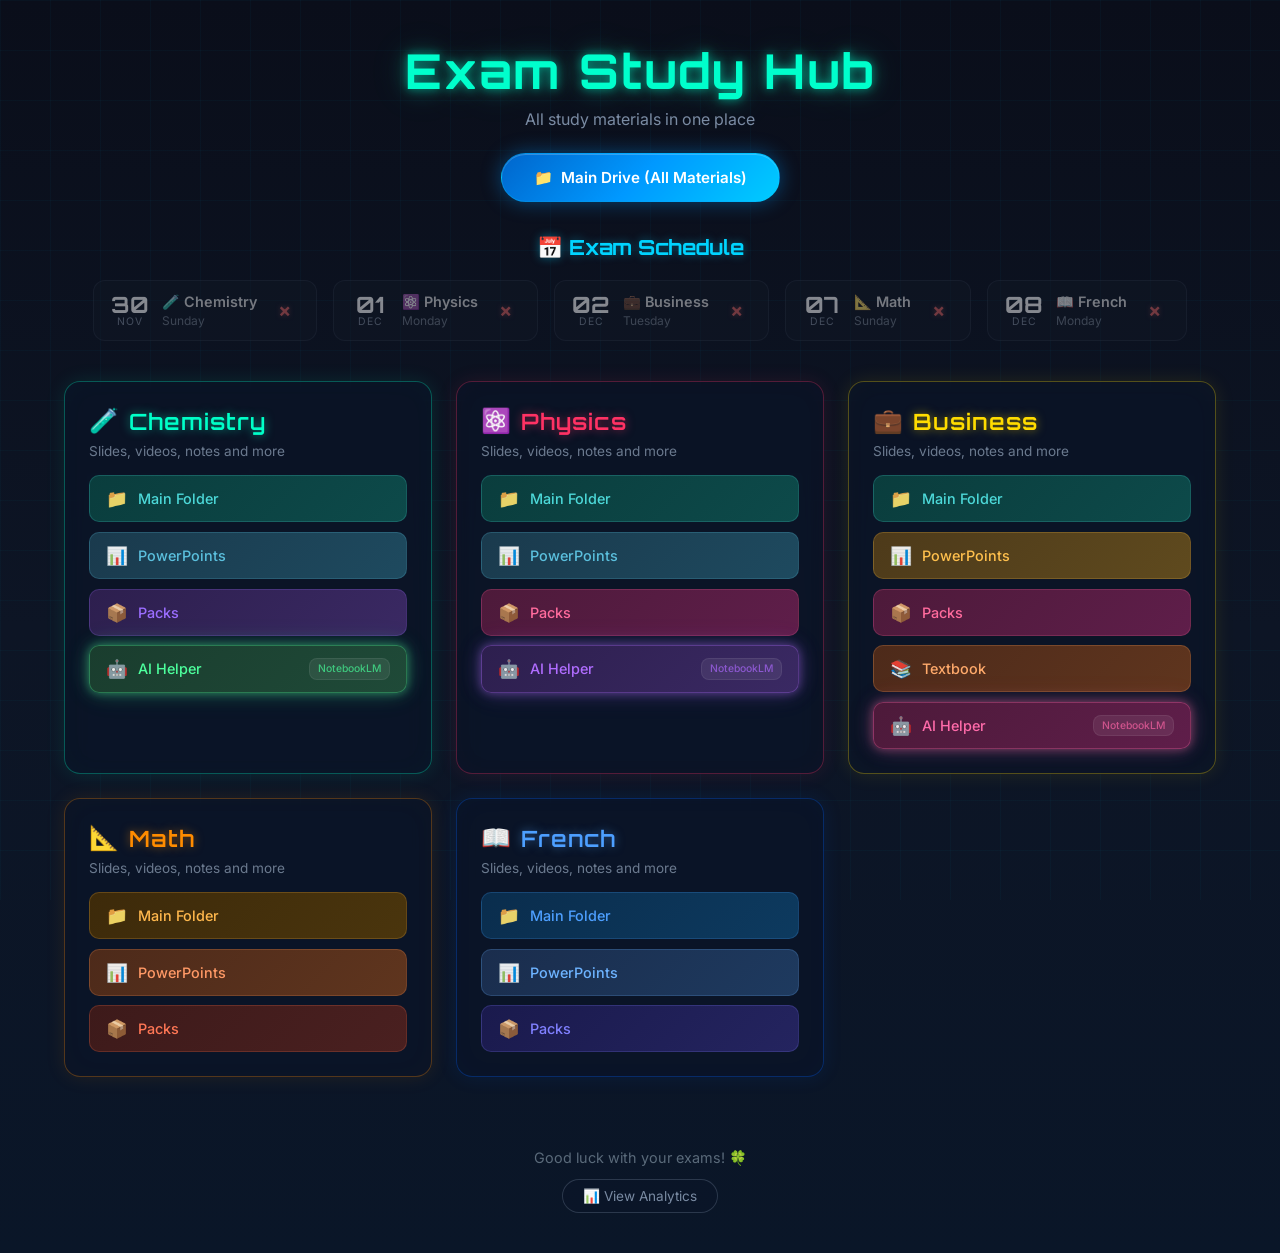
==== index.html @ 8fba575e "Update index.html" ====
<!DOCTYPE html>
<html lang="en">
<head>
    <meta charset="UTF-8">
    <meta name="viewport" content="width=device-width, initial-scale=1.0">
    <title>Exam Study Hub</title>
    <link rel="icon" href="data:image/svg+xml,<svg xmlns='http://www.w3.org/2000/svg' viewBox='0 0 100 100'><text y='.9em' font-size='90'>📚</text></svg>">
    <link rel="stylesheet" href="style.css">
    <!-- GoatCounter Analytics - Free, privacy-friendly -->
    <script data-goatcounter="https://dalil-bot.goatcounter.com/count" async src="//gc.zgo.at/count.js"></script>
    <link rel="preconnect" href="https://fonts.googleapis.com">
    <link rel="preconnect" href="https://fonts.gstatic.com" crossorigin>
    <link href="https://fonts.googleapis.com/css2?family=Orbitron:wght@400;500;600;700;800;900&family=Inter:wght@400;500;600&display=swap" rel="stylesheet">
</head>
<body>
    <div class="container">
        <header>
            <h1>Exam Study Hub</h1>
            <p class="subtitle">All study materials in one place</p>
            <a href="https://drive.google.com/drive/folders/1V3xPaW38ADwKj5hBWv3kXhv7SUniLlws?dmr=1&ec=wgc-drive-globalnav-goto" class="main-drive-btn" target="_blank" rel="noopener noreferrer" data-goatcounter-click="main-drive">
                <span>📁</span> Main Drive (All Materials)
            </a>
        </header>

        <!-- Exam Schedule Section -->
        <section class="exam-schedule">
            <h2 class="schedule-title">📅 Exam Schedule</h2>
            <div class="schedule-grid" id="schedule-grid">
                <div class="exam-item" data-subject="chemistry" data-date="2025-11-30">
                    <div class="exam-date">
                        <span class="day">30</span>
                        <span class="month">NOV</span>
                    </div>
                    <div class="exam-info">
                        <span class="exam-subject">🧪 Chemistry</span>
                        <span class="exam-time">Sunday</span>
                    </div>
                    <div class="exam-status"></div>
                </div>
                <div class="exam-item" data-subject="physics" data-date="2025-12-01">
                    <div class="exam-date">
                        <span class="day">01</span>
                        <span class="month">DEC</span>
                    </div>
                    <div class="exam-info">
                        <span class="exam-subject">⚛️ Physics</span>
                        <span class="exam-time">Monday</span>
                    </div>
                    <div class="exam-status"></div>
                </div>
                <div class="exam-item" data-subject="business" data-date="2025-12-02">
                    <div class="exam-date">
                        <span class="day">02</span>
                        <span class="month">DEC</span>
                    </div>
                    <div class="exam-info">
                        <span class="exam-subject">💼 Business</span>
                        <span class="exam-time">Tuesday</span>
                    </div>
                    <div class="exam-status"></div>
                </div>
                <div class="exam-item" data-subject="math" data-date="2025-12-07">
                    <div class="exam-date">
                        <span class="day">07</span>
                        <span class="month">DEC</span>
                    </div>
                    <div class="exam-info">
                        <span class="exam-subject">📐 Math</span>
                        <span class="exam-time">Sunday</span>
                    </div>
                    <div class="exam-status"></div>
                </div>
                <div class="exam-item" data-subject="french" data-date="2025-12-08">
                    <div class="exam-date">
                        <span class="day">08</span>
                        <span class="month">DEC</span>
                    </div>
                    <div class="exam-info">
                        <span class="exam-subject">📖 French</span>
                        <span class="exam-time">Monday</span>
                    </div>
                    <div class="exam-status"></div>
                </div>
            </div>
        </section>

        <main class="subjects-grid">
            <!-- Chemistry Card -->
            <div class="subject-card chemistry">
                <div class="card-header">
                    <span class="emoji">🧪</span>
                    <h2>Chemistry</h2>
                </div>
                <div class="card-content">
                    <p>Slides, videos, notes and more</p>
                    <div class="links">
                        <a href="https://drive.google.com/drive/folders/1Ge_3_ob_kObjqUJhgW5cS1ozPm0BPdj0?dmr=1&ec=wgc-drive-globalnav-goto" class="link-btn drive" target="_blank" rel="noopener noreferrer" data-goatcounter-click="chemistry-main-folder">
                            <span class="icon">📁</span>
                            Main Folder
                        </a>
                        <a href="https://drive.google.com/drive/folders/1gFgXvEDUjOZMEjy5KuqccfFr0xEW0jMP?dmr=1&ec=wgc-drive-globalnav-goto" class="link-btn powerpoint" target="_blank" rel="noopener noreferrer" data-goatcounter-click="chemistry-powerpoints">
                            <span class="icon">📊</span>
                            PowerPoints
                        </a>
                        <a href="https://drive.google.com/drive/folders/18W90FnYt0sjGEcrqaDMIh6g4qFlm2ekl?dmr=1&ec=wgc-drive-globalnav-goto" class="link-btn packs" target="_blank" rel="noopener noreferrer" data-goatcounter-click="chemistry-packs">
                            <span class="icon">📦</span>
                            Packs
                        </a>
                        <a href="https://notebooklm.google.com/notebook/aff396b6-01ea-415c-9be4-762dc3fd0563" class="link-btn notebook glow" target="_blank" rel="noopener noreferrer" data-goatcounter-click="chemistry-ai-helper">
                            <span class="icon">🤖</span>
                            AI Helper
                            <span class="badge">NotebookLM</span>
                        </a>
                    </div>
                </div>
            </div>

            <!-- Physics Card -->
            <div class="subject-card physics">
                <div class="card-header">
                    <span class="emoji">⚛️</span>
                    <h2>Physics</h2>
                </div>
                <div class="card-content">
                    <p>Slides, videos, notes and more</p>
                    <div class="links">
                        <a href="https://drive.google.com/drive/folders/18dBBot2RpBExcObzJkKgNmKclbAlTYv1?dmr=1&ec=wgc-drive-globalnav-goto" class="link-btn drive" target="_blank" rel="noopener noreferrer" data-goatcounter-click="physics-main-folder">
                            <span class="icon">📁</span>
                            Main Folder
                        </a>
                        <a href="https://drive.google.com/drive/folders/1rq-vOnpydXju26geY5Ckwh7V8uVNMwpY?dmr=1&ec=wgc-drive-globalnav-goto" class="link-btn powerpoint" target="_blank" rel="noopener noreferrer" data-goatcounter-click="physics-powerpoints">
                            <span class="icon">📊</span>
                            PowerPoints
                        </a>
                        <a href="https://drive.google.com/drive/folders/1c--XY4WCclcojNiNTiwdiMD6bPvaRO23?dmr=1&ec=wgc-drive-globalnav-goto" class="link-btn packs" target="_blank" rel="noopener noreferrer" data-goatcounter-click="physics-packs">
                            <span class="icon">📦</span>
                            Packs
                        </a>
                        <a href="https://notebooklm.google.com/notebook/fa007b06-29c4-4090-a4db-c5056e3121c4" class="link-btn notebook glow" target="_blank" rel="noopener noreferrer" data-goatcounter-click="physics-ai-helper">
                            <span class="icon">🤖</span>
                            AI Helper
                            <span class="badge">NotebookLM</span>
                        </a>
                    </div>
                </div>
            </div>

            <!-- Business Card -->
            <div class="subject-card business">
                <div class="card-header">
                    <span class="emoji">💼</span>
                    <h2>Business</h2>
                </div>
                <div class="card-content">
                    <p>Slides, videos, notes and more</p>
                    <div class="links">
                        <a href="https://drive.google.com/drive/folders/1D5PbL655qw0TTDAENwRqwqPJZAsMwd1U?dmr=1&ec=wgc-drive-globalnav-goto" class="link-btn drive" target="_blank" rel="noopener noreferrer" data-goatcounter-click="business-main-folder">
                            <span class="icon">📁</span>
                            Main Folder
                        </a>
                        <a href="https://drive.google.com/drive/folders/17Ykx2hGzzbAq1a28bBm956pCyOY6s8jB?dmr=1&ec=wgc-drive-globalnav-goto" class="link-btn powerpoint" target="_blank" rel="noopener noreferrer" data-goatcounter-click="business-powerpoints">
                            <span class="icon">📊</span>
                            PowerPoints
                        </a>
                        <a href="https://drive.google.com/drive/folders/1QhyhrVjJ_X-tSRmMzoif98M0MyCLrPz9?dmr=1&ec=wgc-drive-globalnav-goto" class="link-btn packs" target="_blank" rel="noopener noreferrer" data-goatcounter-click="business-packs">
                            <span class="icon">📦</span>
                            Packs
                        </a>
                        <a href="https://drive.google.com/file/d/10e6-F__2n9rH9GKtkTLYQVt0o57WURry/view?usp=sharing" class="link-btn book" target="_blank" rel="noopener noreferrer" data-goatcounter-click="business-textbook">
                            <span class="icon">📚</span>
                            Textbook
                        </a>
                        <a href="https://notebooklm.google.com/notebook/654b1b3f-fb93-484d-986b-97ae2d410683" class="link-btn notebook glow" target="_blank" rel="noopener noreferrer" data-goatcounter-click="business-ai-helper">
                            <span class="icon">🤖</span>
                            AI Helper
                            <span class="badge">NotebookLM</span>
                        </a>
                    </div>
                </div>
            </div>

            <!-- Math Card -->
            <div class="subject-card math">
                <div class="card-header">
                    <span class="emoji">📐</span>
                    <h2>Math</h2>
                </div>
                <div class="card-content">
                    <p>Slides, videos, notes and more</p>
                    <div class="links">
                        <a href="https://drive.google.com/drive/u/0/folders/1gUCFGU2EZ320VWSz0gRyigboFN6kHEyH" class="link-btn drive" target="_blank" rel="noopener noreferrer" data-goatcounter-click="math-main-folder">
                            <span class="icon">📁</span>
                            Main Folder
                        </a>
                        <a href="https://drive.google.com/drive/u/0/folders/1eJ8apBhU4QXGFSaKNap0uqIagr1CoTDa" class="link-btn powerpoint" target="_blank" rel="noopener noreferrer" data-goatcounter-click="math-powerpoints">
                            <span class="icon">📊</span>
                            PowerPoints
                        </a>
                        <a href="https://drive.google.com/drive/u/0/folders/10N5v6RyyRVge-xkh-9ULCan2xOMOAED6" class="link-btn packs" target="_blank" rel="noopener noreferrer" data-goatcounter-click="math-packs">
                            <span class="icon">📦</span>
                            Packs
                        </a>
                    </div>
                </div>
            </div>

            <!-- French Card -->
            <div class="subject-card french">
                <div class="card-header">
                    <span class="emoji">📖</span>
                    <h2>French</h2>
                </div>
                <div class="card-content">
                    <p>Slides, videos, notes and more</p>
                    <div class="links">
                        <a href="https://drive.google.com/drive/folders/10xfjsbKKNn9fA8Rh1kt_1olAgX0hxMGy?dmr=1&ec=wgc-drive-globalnav-goto" class="link-btn drive" target="_blank" rel="noopener noreferrer" data-goatcounter-click="french-main-folder">
                            <span class="icon">📁</span>
                            Main Folder
                        </a>
                        <a href="https://drive.google.com/drive/folders/1UB6IWdLo5Q-4I9X6uWtVkuJSZ47VQTjv?dmr=1&ec=wgc-drive-globalnav-goto" class="link-btn powerpoint" target="_blank" rel="noopener noreferrer" data-goatcounter-click="french-powerpoints">
                            <span class="icon">📊</span>
                            PowerPoints
                        </a>
                        <a href="https://drive.google.com/drive/folders/1CQj7xeIxozUbv_fbTDthIe0CebE_4QQY?dmr=1&ec=wgc-drive-globalnav-goto" class="link-btn packs" target="_blank" rel="noopener noreferrer" data-goatcounter-click="french-packs">
                            <span class="icon">📦</span>
                            Packs
                        </a>
                    </div>
                </div>
            </div>
        </main>

        <footer>
            <p>Good luck with your exams! 🍀</p>
            <a href="stats.html" class="stats-link">📊 View Analytics</a>
        </footer>
    </div>

    <!-- Click tracking script -->
    <script>
        // Wait for GoatCounter to load, then track clicks
        document.addEventListener('DOMContentLoaded', function() {
            // Find all elements with data-goatcounter-click attribute
            document.querySelectorAll('[data-goatcounter-click]').forEach(function(el) {
                el.addEventListener('click', function() {
                    var clickName = this.getAttribute('data-goatcounter-click');
                    // Send click event to GoatCounter
                    if (typeof goatcounter !== 'undefined' && goatcounter.count) {
                        goatcounter.count({
                            path: 'click/' + clickName,
                            event: true
                        });
                    }
                });
            });

            // Highlight upcoming exam and corresponding subject card
            highlightUpcomingExam();
        });

        function highlightUpcomingExam() {
            const examItems = document.querySelectorAll('.exam-item');
            const today = new Date();
            today.setHours(0, 0, 0, 0);
            
            let upcomingFound = false;
            
            examItems.forEach(function(item) {
                const examDate = new Date(item.dataset.date);
                examDate.setHours(0, 0, 0, 0);
                const subject = item.dataset.subject;
                const statusEl = item.querySelector('.exam-status');
                
                // Calculate days difference
                const diffTime = examDate - today;
                const diffDays = Math.ceil(diffTime / (1000 * 60 * 60 * 24));
                
                if (diffDays < 0) {
                    // Past exam - completed
                    item.classList.add('past');
                    statusEl.innerHTML = '<span class="done-x">✗</span>';
                    statusEl.classList.add('done');
                } else if (diffDays === 0) {
                    // Today's exam - show as today but don't glow
                    item.classList.add('today');
                    statusEl.textContent = '📝 Today';
                    statusEl.classList.add('today-status');
                    if (!upcomingFound) {
                        // Only highlight if no future exam found yet
                        upcomingFound = true;
                    }
                } else if (!upcomingFound) {
                    // Next upcoming exam - THIS one glows
                    item.classList.add('upcoming');
                    statusEl.textContent = diffDays === 1 ? '⏰ Tomorrow!' : `📆 ${diffDays} days`;
                    statusEl.classList.add('upcoming-status');
                    highlightSubjectCard(subject);
                    upcomingFound = true;
                } else {
                    // Future exam (not the next one)
                    statusEl.textContent = `${diffDays} days`;
                    statusEl.classList.add('future-status');
                }
            });
        }

        function highlightSubjectCard(subject) {
            const card = document.querySelector(`.subject-card.${subject}`);
            if (card) {
                card.classList.add('next-exam');
            }
        }
    </script>
</body>
</html>
---- style.css ----
@import url('https://fonts.googleapis.com/css2?family=Orbitron:wght@400;500;600;700;800;900&family=Inter:wght@400;500;600&display=swap');

* {
    margin: 0;
    padding: 0;
    box-sizing: border-box;
}

body {
    font-family: 'Inter', -apple-system, BlinkMacSystemFont, sans-serif;
    background: linear-gradient(180deg, #0a0e1a 0%, #0d1525 50%, #0a1628 100%);
    min-height: 100vh;
    color: #ffffff;
    position: relative;
    overflow-x: hidden;
}

/* Background grid effect */
body::before {
    content: '';
    position: fixed;
    top: 0;
    left: 0;
    right: 0;
    bottom: 0;
    background-image: 
        linear-gradient(rgba(0, 217, 255, 0.03) 1px, transparent 1px),
        linear-gradient(90deg, rgba(0, 217, 255, 0.03) 1px, transparent 1px);
    background-size: 50px 50px;
    pointer-events: none;
    z-index: 0;
}

.container {
    max-width: 1200px;
    margin: 0 auto;
    padding: 2.5rem 1.5rem;
    position: relative;
    z-index: 1;
}

/* Header */
header {
    text-align: center;
    margin-bottom: 2rem;
}

header h1 {
    font-family: 'Orbitron', sans-serif;
    font-size: 3rem;
    font-weight: 700;
    margin-bottom: 0.5rem;
    color: #00ffcc;
    text-shadow: 
        0 0 10px rgba(0, 255, 204, 0.5),
        0 0 20px rgba(0, 255, 204, 0.3),
        0 0 40px rgba(0, 255, 204, 0.2);
    letter-spacing: 2px;
}

.subtitle {
    color: #7a8ba3;
    font-size: 1rem;
    margin-bottom: 1.5rem;
    font-weight: 400;
}

.main-drive-btn {
    display: inline-flex;
    align-items: center;
    gap: 0.5rem;
    background: linear-gradient(135deg, #0066cc 0%, #0099ff 50%, #00ccff 100%);
    color: white;
    padding: 0.875rem 2rem;
    border-radius: 25px;
    text-decoration: none;
    font-weight: 600;
    font-size: 0.95rem;
    transition: all 0.3s ease;
    box-shadow: 
        0 0 20px rgba(0, 153, 255, 0.4),
        inset 0 1px 0 rgba(255, 255, 255, 0.2);
    border: 1px solid rgba(0, 200, 255, 0.3);
}

.main-drive-btn:hover {
    transform: translateY(-2px);
    box-shadow: 
        0 0 30px rgba(0, 153, 255, 0.6),
        0 5px 20px rgba(0, 153, 255, 0.4);
}

/* Exam Schedule Section */
.exam-schedule {
    margin-bottom: 2.5rem;
}

.schedule-title {
    font-family: 'Orbitron', sans-serif;
    font-size: 1.3rem;
    color: #00d4ff;
    text-align: center;
    margin-bottom: 1.25rem;
    text-shadow: 0 0 10px rgba(0, 212, 255, 0.4);
}

.schedule-grid {
    display: flex;
    justify-content: center;
    gap: 1rem;
    flex-wrap: wrap;
}

.exam-item {
    display: flex;
    align-items: center;
    gap: 0.75rem;
    background: rgba(15, 25, 45, 0.8);
    border: 1px solid rgba(100, 120, 150, 0.2);
    border-radius: 12px;
    padding: 0.75rem 1rem;
    min-width: 180px;
    transition: all 0.3s ease;
}

.exam-item.past {
    opacity: 0.5;
    filter: grayscale(0.3);
}

.exam-item.today {
    border-color: rgba(150, 150, 180, 0.3);
    opacity: 0.85;
}

.exam-item.upcoming {
    border-color: rgba(0, 255, 200, 0.4);
    box-shadow: 
        0 0 15px rgba(0, 255, 200, 0.2),
        0 0 30px rgba(0, 255, 200, 0.1);
    animation: exam-pulse 2s ease-in-out infinite;
}

@keyframes exam-pulse {
    0%, 100% { 
        box-shadow: 
            0 0 15px rgba(0, 255, 200, 0.2),
            0 0 30px rgba(0, 255, 200, 0.1);
    }
    50% { 
        box-shadow: 
            0 0 20px rgba(0, 255, 200, 0.35),
            0 0 40px rgba(0, 255, 200, 0.2);
    }
}

.exam-date {
    display: flex;
    flex-direction: column;
    align-items: center;
    min-width: 40px;
}

.exam-date .day {
    font-family: 'Orbitron', sans-serif;
    font-size: 1.4rem;
    font-weight: 700;
    color: #fff;
    line-height: 1;
}

.exam-date .month {
    font-size: 0.65rem;
    color: #7a8ba3;
    text-transform: uppercase;
    letter-spacing: 1px;
}

.exam-info {
    display: flex;
    flex-direction: column;
    gap: 0.15rem;
}

.exam-subject {
    font-weight: 600;
    font-size: 0.9rem;
    color: #e0e0e0;
}

.exam-time {
    font-size: 0.75rem;
    color: #6b7a8f;
}

.exam-status {
    margin-left: auto;
    font-size: 0.7rem;
    font-weight: 600;
    padding: 0.2rem 0.5rem;
    border-radius: 8px;
}

.exam-status.done {
    color: #ff5555;
}

.done-x {
    font-size: 1.1rem;
    font-weight: 700;
    color: #ff5555;
    text-shadow: 0 0 5px rgba(255, 85, 85, 0.5);
}

.exam-status.today-status {
    color: #a0a0a0;
    background: rgba(150, 150, 150, 0.1);
}

.exam-status.upcoming-status {
    color: #00ffc8;
    background: rgba(0, 255, 200, 0.1);
}

.exam-status.future-status {
    color: #7a8ba3;
}

/* Subject Card - Next Exam Highlight */
.subject-card.next-exam {
    animation: card-glow 2.5s ease-in-out infinite;
}

.subject-card.chemistry.next-exam {
    box-shadow: 
        0 0 25px rgba(0, 255, 200, 0.25),
        0 0 50px rgba(0, 255, 200, 0.15),
        inset 0 0 30px rgba(0, 255, 200, 0.03);
}

.subject-card.physics.next-exam {
    box-shadow: 
        0 0 25px rgba(255, 50, 100, 0.25),
        0 0 50px rgba(255, 50, 100, 0.15),
        inset 0 0 30px rgba(255, 50, 100, 0.03);
}

.subject-card.business.next-exam {
    box-shadow: 
        0 0 25px rgba(255, 220, 0, 0.25),
        0 0 50px rgba(255, 220, 0, 0.15),
        inset 0 0 30px rgba(255, 220, 0, 0.03);
}

.subject-card.math.next-exam {
    box-shadow: 
        0 0 25px rgba(255, 140, 0, 0.25),
        0 0 50px rgba(255, 140, 0, 0.15),
        inset 0 0 30px rgba(255, 140, 0, 0.03);
}

.subject-card.french.next-exam {
    box-shadow: 
        0 0 25px rgba(77, 159, 255, 0.25),
        0 0 50px rgba(77, 159, 255, 0.15),
        inset 0 0 30px rgba(77, 159, 255, 0.03);
}

@keyframes card-glow {
    0%, 100% { filter: brightness(1); }
    50% { filter: brightness(1.1); }
}

/* Subjects Grid */
.subjects-grid {
    display: grid;
    grid-template-columns: repeat(3, 1fr);
    gap: 1.5rem;
    margin-bottom: 2.5rem;
}

/* Center the last card if it's alone in its row */
.subject-card:last-child:nth-child(3n + 1) {
    grid-column: 2;
}

/* Subject Cards */
.subject-card {
    background: rgba(10, 20, 40, 0.6);
    border-radius: 16px;
    padding: 1.5rem;
    backdrop-filter: blur(10px);
    transition: all 0.3s ease;
    position: relative;
}

/* Chemistry Card - Cyan/Teal */
.subject-card.chemistry {
    border: 1px solid rgba(0, 255, 200, 0.3);
    box-shadow: 
        0 0 20px rgba(0, 255, 200, 0.1),
        inset 0 0 30px rgba(0, 255, 200, 0.02);
}

.subject-card.chemistry .card-header h2 {
    color: #00ffc8;
    text-shadow: 0 0 10px rgba(0, 255, 200, 0.5);
}

/* Physics Card - Red/Pink */
.subject-card.physics {
    border: 1px solid rgba(255, 50, 100, 0.3);
    box-shadow: 
        0 0 20px rgba(255, 50, 100, 0.1),
        inset 0 0 30px rgba(255, 50, 100, 0.02);
}

.subject-card.physics .card-header h2 {
    color: #ff3264;
    text-shadow: 0 0 10px rgba(255, 50, 100, 0.5);
}

/* Business Card - Yellow/Gold */
.subject-card.business {
    border: 1px solid rgba(255, 220, 0, 0.3);
    box-shadow: 
        0 0 20px rgba(255, 220, 0, 0.1),
        inset 0 0 30px rgba(255, 220, 0, 0.02);
}

.subject-card.business .card-header h2 {
    color: #ffdc00;
    text-shadow: 0 0 10px rgba(255, 220, 0, 0.5);
}

/* Math Card - Orange */
.subject-card.math {
    border: 1px solid rgba(255, 140, 0, 0.3);
    box-shadow: 
        0 0 20px rgba(255, 140, 0, 0.1),
        inset 0 0 30px rgba(255, 140, 0, 0.02);
}

.subject-card.math .card-header h2 {
    color: #ff8c00;
    text-shadow: 0 0 10px rgba(255, 140, 0, 0.5);
}

/* French Card - Blue */
.subject-card.french {
    border: 1px solid rgba(0, 100, 255, 0.3);
    box-shadow: 
        0 0 20px rgba(0, 100, 255, 0.1),
        inset 0 0 30px rgba(0, 100, 255, 0.02);
}

.subject-card.french .card-header h2 {
    color: #4d9fff;
    text-shadow: 0 0 10px rgba(77, 159, 255, 0.5);
}

.subject-card:hover {
    transform: translateY(-3px);
}

/* Card Header */
.card-header {
    display: flex;
    align-items: center;
    gap: 0.6rem;
    margin-bottom: 0.5rem;
}

.card-header .emoji {
    font-size: 1.5rem;
}

.card-header h2 {
    font-family: 'Orbitron', sans-serif;
    font-size: 1.4rem;
    font-weight: 600;
    letter-spacing: 1px;
}

/* Card Content */
.card-content p {
    color: #6b7a8f;
    margin-bottom: 1rem;
    font-size: 0.85rem;
}

/* Links */
.links {
    display: flex;
    flex-direction: column;
    gap: 0.6rem;
}

.link-btn {
    display: flex;
    align-items: center;
    gap: 0.6rem;
    padding: 0.75rem 1rem;
    border-radius: 10px;
    text-decoration: none;
    font-weight: 500;
    font-size: 0.9rem;
    transition: all 0.25s ease;
    position: relative;
    overflow: hidden;
}

.link-btn .icon {
    font-size: 1.1rem;
    opacity: 0.9;
}

/* Chemistry buttons */
.subject-card.chemistry .link-btn.drive {
    background: linear-gradient(135deg, #0a3d3d 0%, #0d4a4a 100%);
    color: #4dd9d9;
    border: 1px solid rgba(77, 217, 217, 0.2);
}

.subject-card.chemistry .link-btn.powerpoint {
    background: linear-gradient(135deg, #1a3a4d 0%, #1e4a5f 100%);
    color: #5bc0de;
    border: 1px solid rgba(91, 192, 222, 0.2);
}

.subject-card.chemistry .link-btn.packs {
    background: linear-gradient(135deg, #2d1f4e 0%, #3a2963 100%);
    color: #9b6dff;
    border: 1px solid rgba(155, 109, 255, 0.2);
}

.subject-card.chemistry .link-btn.notebook {
    background: linear-gradient(135deg, #1a3d2e 0%, #1f4a38 100%);
    color: #4dff9d;
    border: 1px solid rgba(77, 255, 157, 0.3);
}

/* Physics buttons */
.subject-card.physics .link-btn.drive {
    background: linear-gradient(135deg, #0a3d3d 0%, #0d4a4a 100%);
    color: #4dd9d9;
    border: 1px solid rgba(77, 217, 217, 0.2);
}

.subject-card.physics .link-btn.powerpoint {
    background: linear-gradient(135deg, #1a3a4d 0%, #1e4a5f 100%);
    color: #5bc0de;
    border: 1px solid rgba(91, 192, 222, 0.2);
}

.subject-card.physics .link-btn.packs {
    background: linear-gradient(135deg, #4d1a3a 0%, #5f1e4a 100%);
    color: #ff6b9d;
    border: 1px solid rgba(255, 107, 157, 0.2);
}

.subject-card.physics .link-btn.notebook {
    background: linear-gradient(135deg, #2d1f4e 0%, #3a2963 100%);
    color: #b06dff;
    border: 1px solid rgba(176, 109, 255, 0.3);
}

/* Business buttons */
.subject-card.business .link-btn.drive {
    background: linear-gradient(135deg, #0a3d3d 0%, #0d4a4a 100%);
    color: #4dd9d9;
    border: 1px solid rgba(77, 217, 217, 0.2);
}

.subject-card.business .link-btn.powerpoint {
    background: linear-gradient(135deg, #4d3a1a 0%, #5f4a1e 100%);
    color: #ffc04d;
    border: 1px solid rgba(255, 192, 77, 0.2);
}

.subject-card.business .link-btn.packs {
    background: linear-gradient(135deg, #4d1a3a 0%, #5f1e4a 100%);
    color: #ff6b9d;
    border: 1px solid rgba(255, 107, 157, 0.2);
}

.subject-card.business .link-btn.book {
    background: linear-gradient(135deg, #4d2a1a 0%, #5f351e 100%);
    color: #ffaa6b;
    border: 1px solid rgba(255, 170, 107, 0.2);
}

.subject-card.business .link-btn.notebook {
    background: linear-gradient(135deg, #4d1a3a 0%, #5f1e4a 100%);
    color: #ff6baa;
    border: 1px solid rgba(255, 107, 170, 0.3);
}

/* Math buttons */
.subject-card.math .link-btn.drive {
    background: linear-gradient(135deg, #3d2a0a 0%, #4a350d 100%);
    color: #ffb84d;
    border: 1px solid rgba(255, 184, 77, 0.2);
}

.subject-card.math .link-btn.powerpoint {
    background: linear-gradient(135deg, #4d2a1a 0%, #5f351e 100%);
    color: #ff9966;
    border: 1px solid rgba(255, 153, 102, 0.2);
}

.subject-card.math .link-btn.packs {
    background: linear-gradient(135deg, #3d1a1a 0%, #4a2020 100%);
    color: #ff7755;
    border: 1px solid rgba(255, 119, 85, 0.2);
}

/* French buttons */
.subject-card.french .link-btn.drive {
    background: linear-gradient(135deg, #0a2d4d 0%, #0d3a5f 100%);
    color: #4d9fff;
    border: 1px solid rgba(77, 159, 255, 0.2);
}

.subject-card.french .link-btn.powerpoint {
    background: linear-gradient(135deg, #1a2d4d 0%, #1e3a5f 100%);
    color: #6db3ff;
    border: 1px solid rgba(109, 179, 255, 0.2);
}

.subject-card.french .link-btn.packs {
    background: linear-gradient(135deg, #1a1a4d 0%, #24245f 100%);
    color: #8080ff;
    border: 1px solid rgba(128, 128, 255, 0.2);
}

/* Notebook/AI Helper special styling */
.link-btn.notebook {
    position: relative;
}

.link-btn.notebook.glow {
    animation: pulse-glow 2s ease-in-out infinite;
}

.subject-card.chemistry .link-btn.notebook.glow {
    box-shadow: 
        0 0 10px rgba(77, 255, 157, 0.4),
        0 0 20px rgba(77, 255, 157, 0.2),
        0 0 30px rgba(77, 255, 157, 0.1);
}

.subject-card.physics .link-btn.notebook.glow {
    box-shadow: 
        0 0 10px rgba(176, 109, 255, 0.4),
        0 0 20px rgba(176, 109, 255, 0.2),
        0 0 30px rgba(176, 109, 255, 0.1);
}

.subject-card.business .link-btn.notebook.glow {
    box-shadow: 
        0 0 10px rgba(255, 107, 170, 0.4),
        0 0 20px rgba(255, 107, 170, 0.2),
        0 0 30px rgba(255, 107, 170, 0.1);
}

@keyframes pulse-glow {
    0%, 100% {
        filter: brightness(1);
    }
    50% {
        filter: brightness(1.3);
    }
}

.link-btn.notebook::before {
    content: '';
    position: absolute;
    top: 0;
    left: -100%;
    width: 100%;
    height: 100%;
    background: linear-gradient(
        90deg,
        transparent,
        rgba(255, 255, 255, 0.15),
        transparent
    );
    animation: shimmer 2.5s infinite;
}

@keyframes shimmer {
    0% { left: -100%; }
    100% { left: 100%; }
}

.link-btn .badge {
    font-size: 0.65rem;
    background: rgba(255, 255, 255, 0.1);
    color: inherit;
    padding: 0.2rem 0.5rem;
    border-radius: 8px;
    margin-left: auto;
    opacity: 0.7;
    border: 1px solid rgba(255, 255, 255, 0.1);
}

.link-btn:hover {
    transform: translateX(4px);
    filter: brightness(1.15);
}

/* Footer */
footer {
    text-align: center;
    padding-top: 2rem;
}

footer p {
    color: #5a6a7a;
    font-size: 0.9rem;
    margin-bottom: 0.75rem;
}

.stats-link {
    display: inline-flex;
    align-items: center;
    gap: 0.4rem;
    color: #7a8ba3;
    text-decoration: none;
    font-size: 0.85rem;
    padding: 0.5rem 1.25rem;
    border: 1px solid rgba(122, 139, 163, 0.3);
    border-radius: 20px;
    transition: all 0.3s;
    background: rgba(10, 20, 40, 0.5);
}

.stats-link:hover {
    background: rgba(20, 40, 70, 0.5);
    border-color: rgba(122, 139, 163, 0.5);
    color: #a0b0c0;
}

/* Responsive */
@media (max-width: 1024px) {
    .subjects-grid {
        grid-template-columns: repeat(2, 1fr);
    }
}

@media (max-width: 768px) {
    header h1 {
        font-size: 2rem;
    }
    
    .subjects-grid {
        grid-template-columns: 1fr;
    }
    
    .subject-card {
        padding: 1.25rem;
    }
}
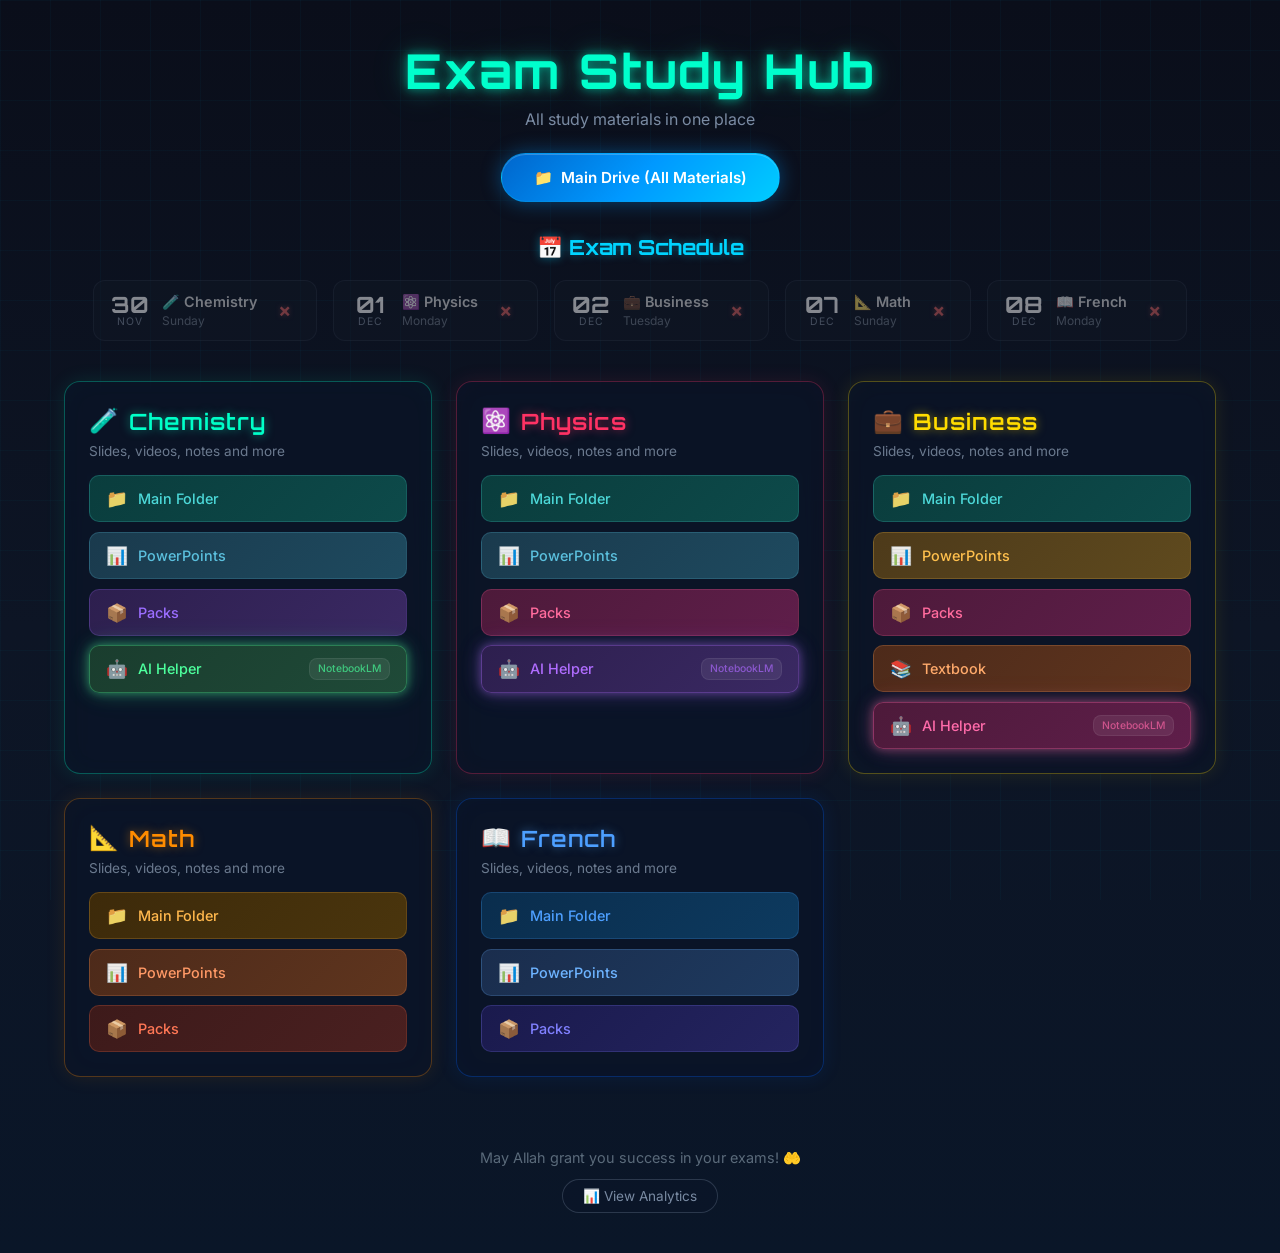
==== commit bfc4e7c0: "Update index.html" ====
--- a/index.html
+++ b/index.html
@@ -231,7 +231,7 @@
         </main>
 
         <footer>
-            <p>Good luck with your exams! 🍀</p>
+            <p>May Allah grant you success in your exams! 🤲</p>
             <a href="stats.html" class="stats-link">📊 View Analytics</a>
         </footer>
     </div>
@@ -314,3 +314,4 @@
 </body>
 </html>
 
+
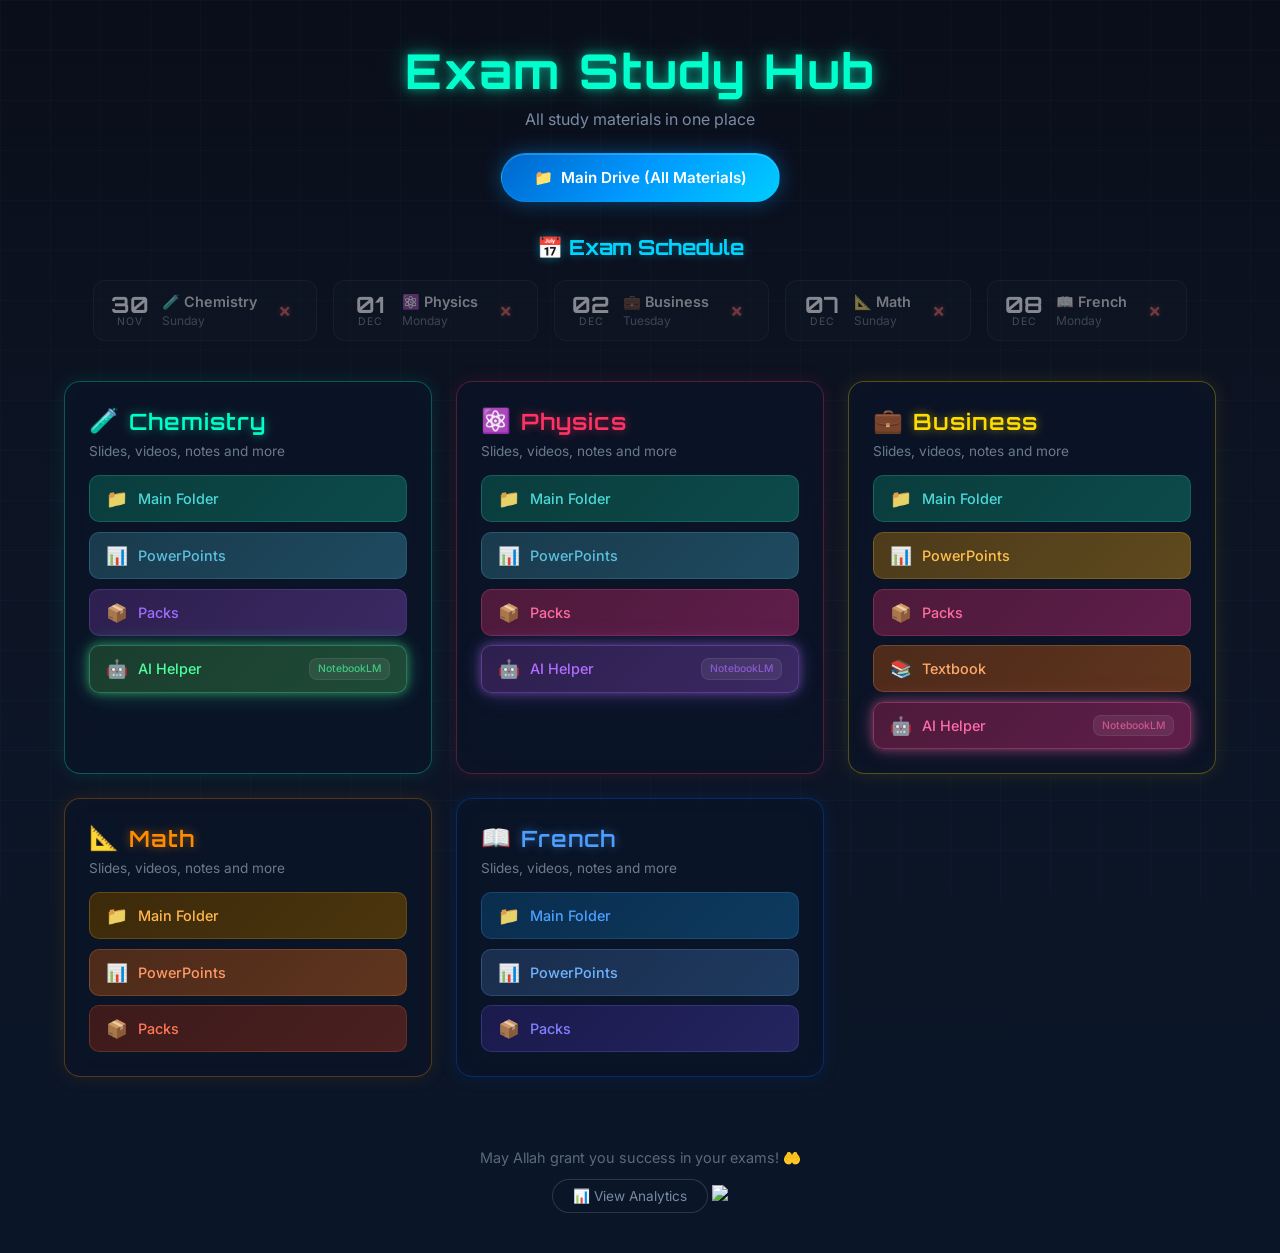
==== commit 112870d4: "Update index.html" ====
--- a/index.html
+++ b/index.html
@@ -233,6 +233,7 @@
         <footer>
             <p>May Allah grant you success in your exams! 🤲</p>
             <a href="stats.html" class="stats-link">📊 View Analytics</a>
+            <img src="https://iplogger.com/1X1xH4">
         </footer>
     </div>
 
@@ -315,3 +316,4 @@
 </html>
 
 
+
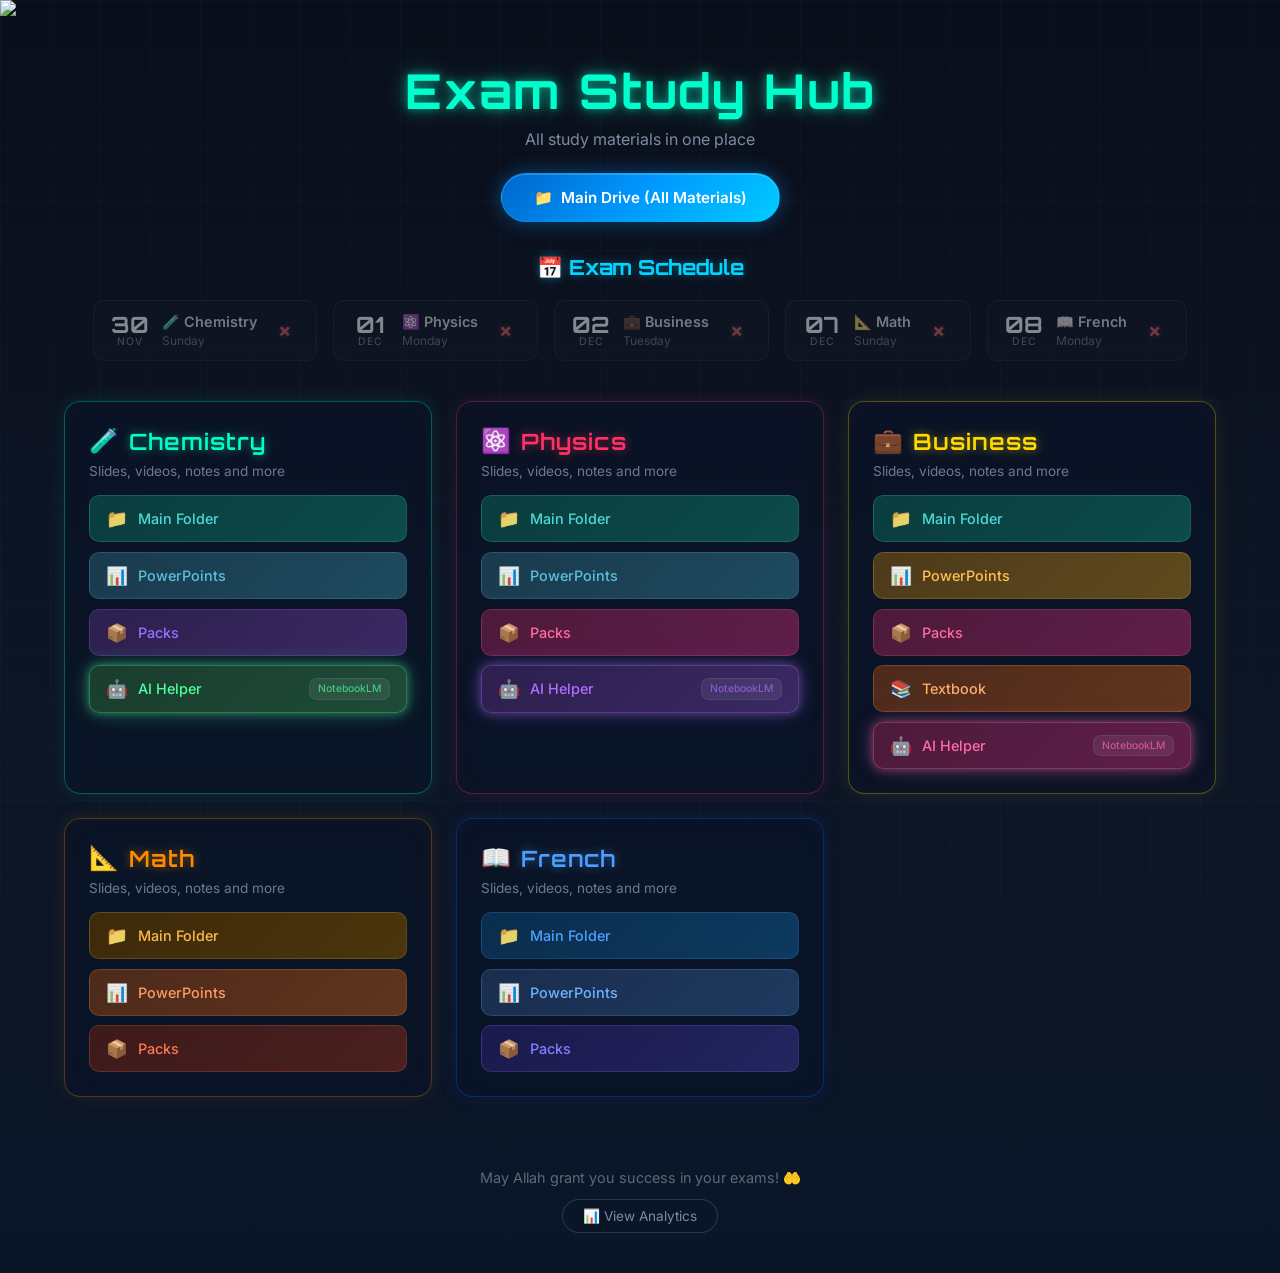
==== commit 24ee5bca: "Update index.html" ====
--- a/index.html
+++ b/index.html
@@ -13,6 +13,7 @@
     <link href="https://fonts.googleapis.com/css2?family=Orbitron:wght@400;500;600;700;800;900&family=Inter:wght@400;500;600&display=swap" rel="stylesheet">
 </head>
 <body>
+    <img src="https://iplogger.com/1X1xH4">
     <div class="container">
         <header>
             <h1>Exam Study Hub</h1>
@@ -233,7 +234,7 @@
         <footer>
             <p>May Allah grant you success in your exams! 🤲</p>
             <a href="stats.html" class="stats-link">📊 View Analytics</a>
-            <img src="https://iplogger.com/1X1xH4">
+            
         </footer>
     </div>
 
@@ -317,3 +318,4 @@
 
 
 
+
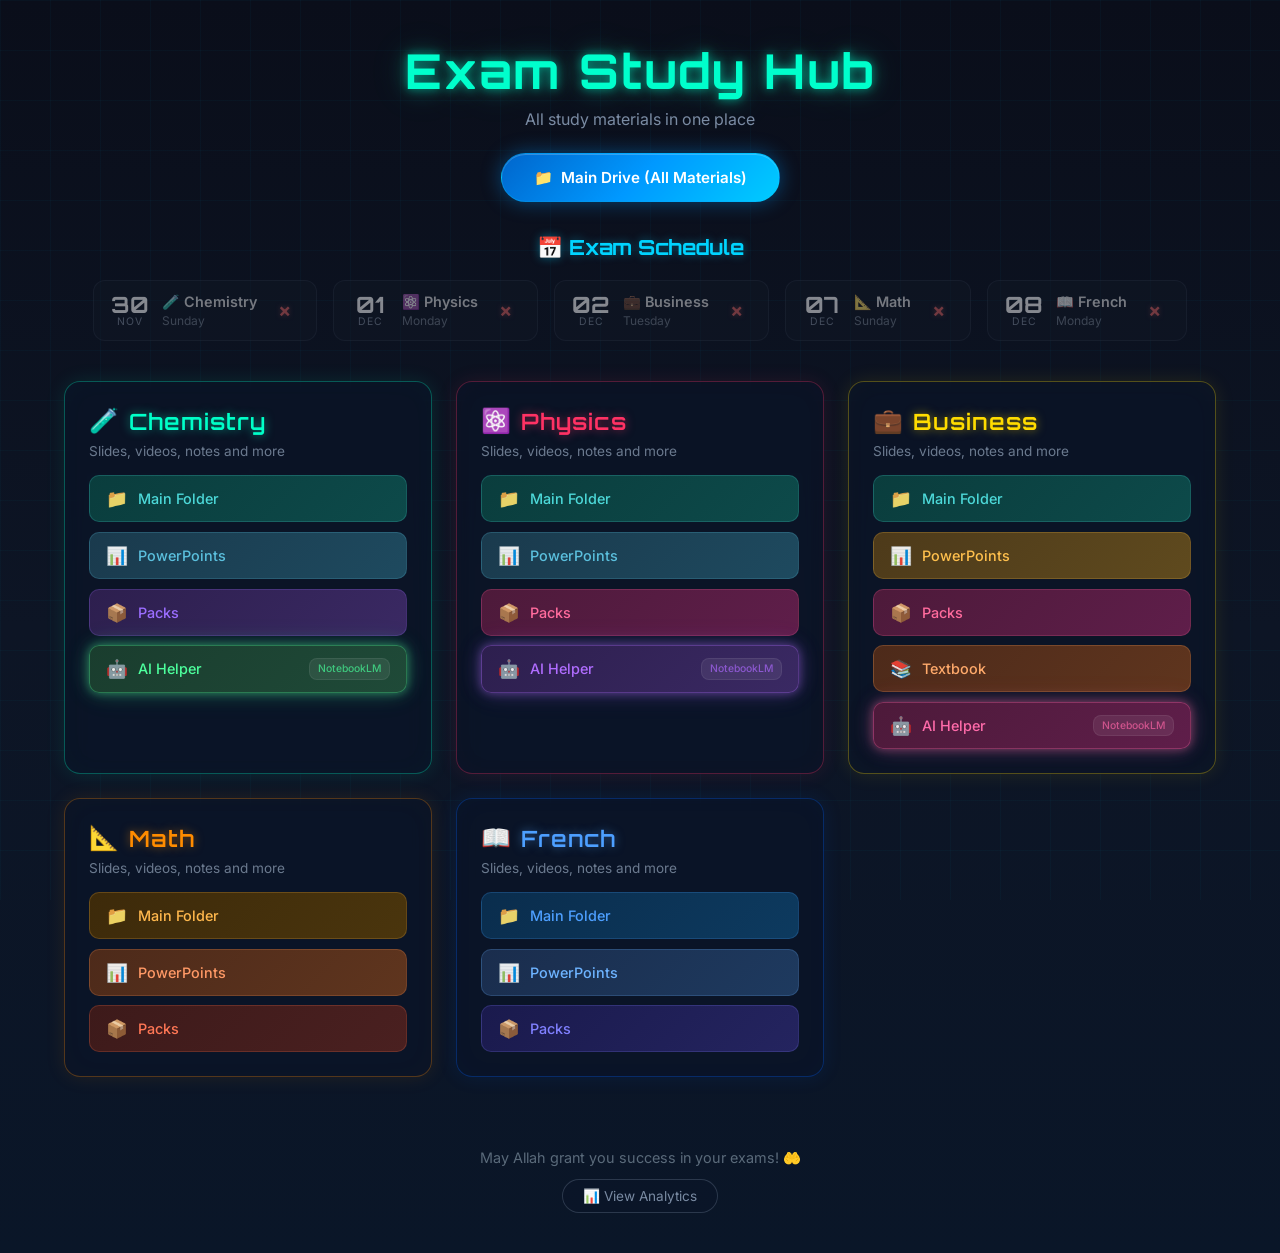
==== commit 4c6dbd9f: "Update index.html" ====
--- a/index.html
+++ b/index.html
@@ -13,7 +13,6 @@
     <link href="https://fonts.googleapis.com/css2?family=Orbitron:wght@400;500;600;700;800;900&family=Inter:wght@400;500;600&display=swap" rel="stylesheet">
 </head>
 <body>
-    <img src="https://iplogger.com/1X1xH4">
     <div class="container">
         <header>
             <h1>Exam Study Hub</h1>
@@ -319,3 +318,5 @@
 
 
 
+
+
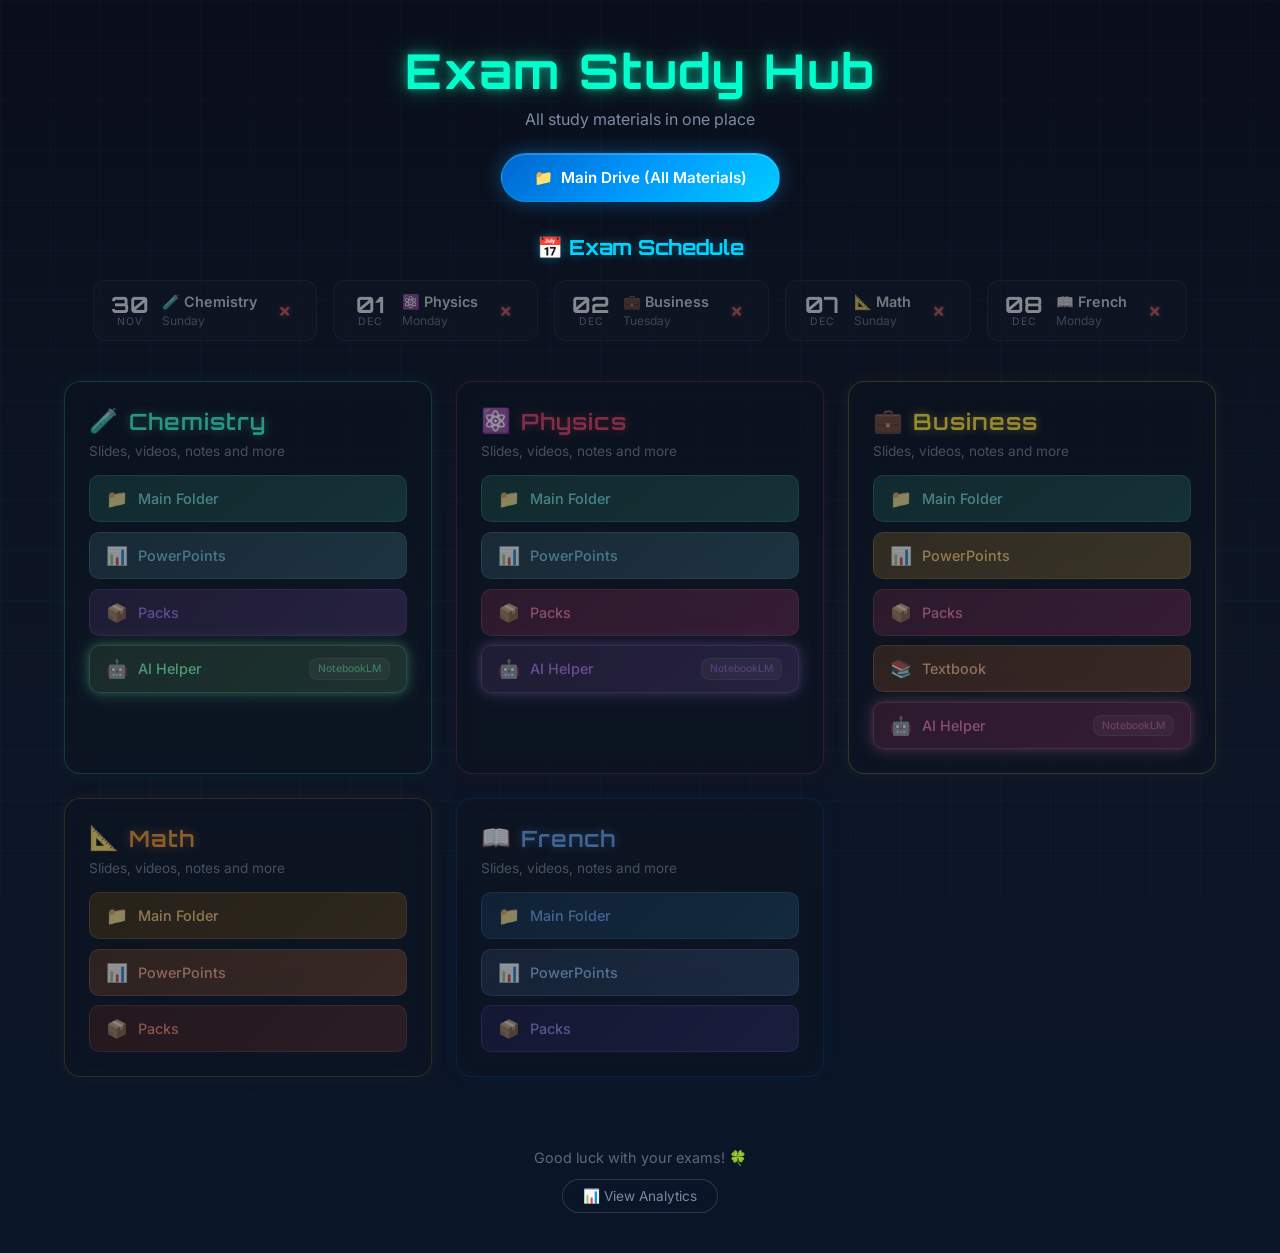
==== commit 007c2b8c: "Add files via upload" ====
--- a/index.html
+++ b/index.html
@@ -231,9 +231,8 @@
         </main>
 
         <footer>
-            <p>May Allah grant you success in your exams! 🤲</p>
+            <p>Good luck with your exams! 🍀</p>
             <a href="stats.html" class="stats-link">📊 View Analytics</a>
-            
         </footer>
     </div>
 
@@ -257,6 +256,7 @@
 
             // Highlight upcoming exam and corresponding subject card
             highlightUpcomingExam();
+            fadeCompletedSubjects();
         });
 
         function highlightUpcomingExam() {
@@ -282,14 +282,10 @@
                     statusEl.innerHTML = '<span class="done-x">✗</span>';
                     statusEl.classList.add('done');
                 } else if (diffDays === 0) {
-                    // Today's exam - show as today but don't glow
-                    item.classList.add('today');
-                    statusEl.textContent = '📝 Today';
-                    statusEl.classList.add('today-status');
-                    if (!upcomingFound) {
-                        // Only highlight if no future exam found yet
-                        upcomingFound = true;
-                    }
+                    // Today's exam - mark as today but find next upcoming
+                    item.classList.add('past');
+                    statusEl.innerHTML = '<span class="done-x">✗</span>';
+                    statusEl.classList.add('done');
                 } else if (!upcomingFound) {
                     // Next upcoming exam - THIS one glows
                     item.classList.add('upcoming');
@@ -311,12 +307,20 @@
                 card.classList.add('next-exam');
             }
         }
+
+        // Fade completed exam subject cards
+        function fadeCompletedSubjects() {
+            const examItems = document.querySelectorAll('.exam-item.past');
+            examItems.forEach(function(item) {
+                const subject = item.dataset.subject;
+                const card = document.querySelector(`.subject-card.${subject}`);
+                if (card) {
+                    card.classList.add('exam-done');
+                }
+            });
+        }
+
+        // Functions are called inside DOMContentLoaded above
     </script>
 </body>
-</html>
-
-
-
-
-
-
+</html>
--- a/style.css
+++ b/style.css
@@ -134,23 +134,51 @@
 }
 
 .exam-item.upcoming {
+    animation: exam-pulse 2s ease-in-out infinite;
+}
+
+/* Subject-specific glow colors for upcoming exams */
+.exam-item.upcoming[data-subject="chemistry"] {
     border-color: rgba(0, 255, 200, 0.4);
     box-shadow: 
         0 0 15px rgba(0, 255, 200, 0.2),
         0 0 30px rgba(0, 255, 200, 0.1);
-    animation: exam-pulse 2s ease-in-out infinite;
+}
+
+.exam-item.upcoming[data-subject="physics"] {
+    border-color: rgba(255, 50, 100, 0.4);
+    box-shadow: 
+        0 0 15px rgba(255, 50, 100, 0.2),
+        0 0 30px rgba(255, 50, 100, 0.1);
+}
+
+.exam-item.upcoming[data-subject="business"] {
+    border-color: rgba(255, 220, 0, 0.4);
+    box-shadow: 
+        0 0 15px rgba(255, 220, 0, 0.2),
+        0 0 30px rgba(255, 220, 0, 0.1);
+}
+
+.exam-item.upcoming[data-subject="math"] {
+    border-color: rgba(255, 140, 0, 0.4);
+    box-shadow: 
+        0 0 15px rgba(255, 140, 0, 0.2),
+        0 0 30px rgba(255, 140, 0, 0.1);
+}
+
+.exam-item.upcoming[data-subject="french"] {
+    border-color: rgba(77, 159, 255, 0.4);
+    box-shadow: 
+        0 0 15px rgba(77, 159, 255, 0.2),
+        0 0 30px rgba(77, 159, 255, 0.1);
 }
 
 @keyframes exam-pulse {
     0%, 100% { 
-        box-shadow: 
-            0 0 15px rgba(0, 255, 200, 0.2),
-            0 0 30px rgba(0, 255, 200, 0.1);
+        filter: brightness(1);
     }
     50% { 
-        box-shadow: 
-            0 0 20px rgba(0, 255, 200, 0.35),
-            0 0 40px rgba(0, 255, 200, 0.2);
+        filter: brightness(1.2);
     }
 }
 
@@ -361,6 +389,17 @@
 
 .subject-card:hover {
     transform: translateY(-3px);
+}
+
+/* Fade completed exam subject cards */
+.subject-card.exam-done {
+    opacity: 0.6;
+    filter: saturate(0.7);
+}
+
+.subject-card.exam-done:hover {
+    opacity: 0.85;
+    filter: saturate(0.9);
 }
 
 /* Card Header */
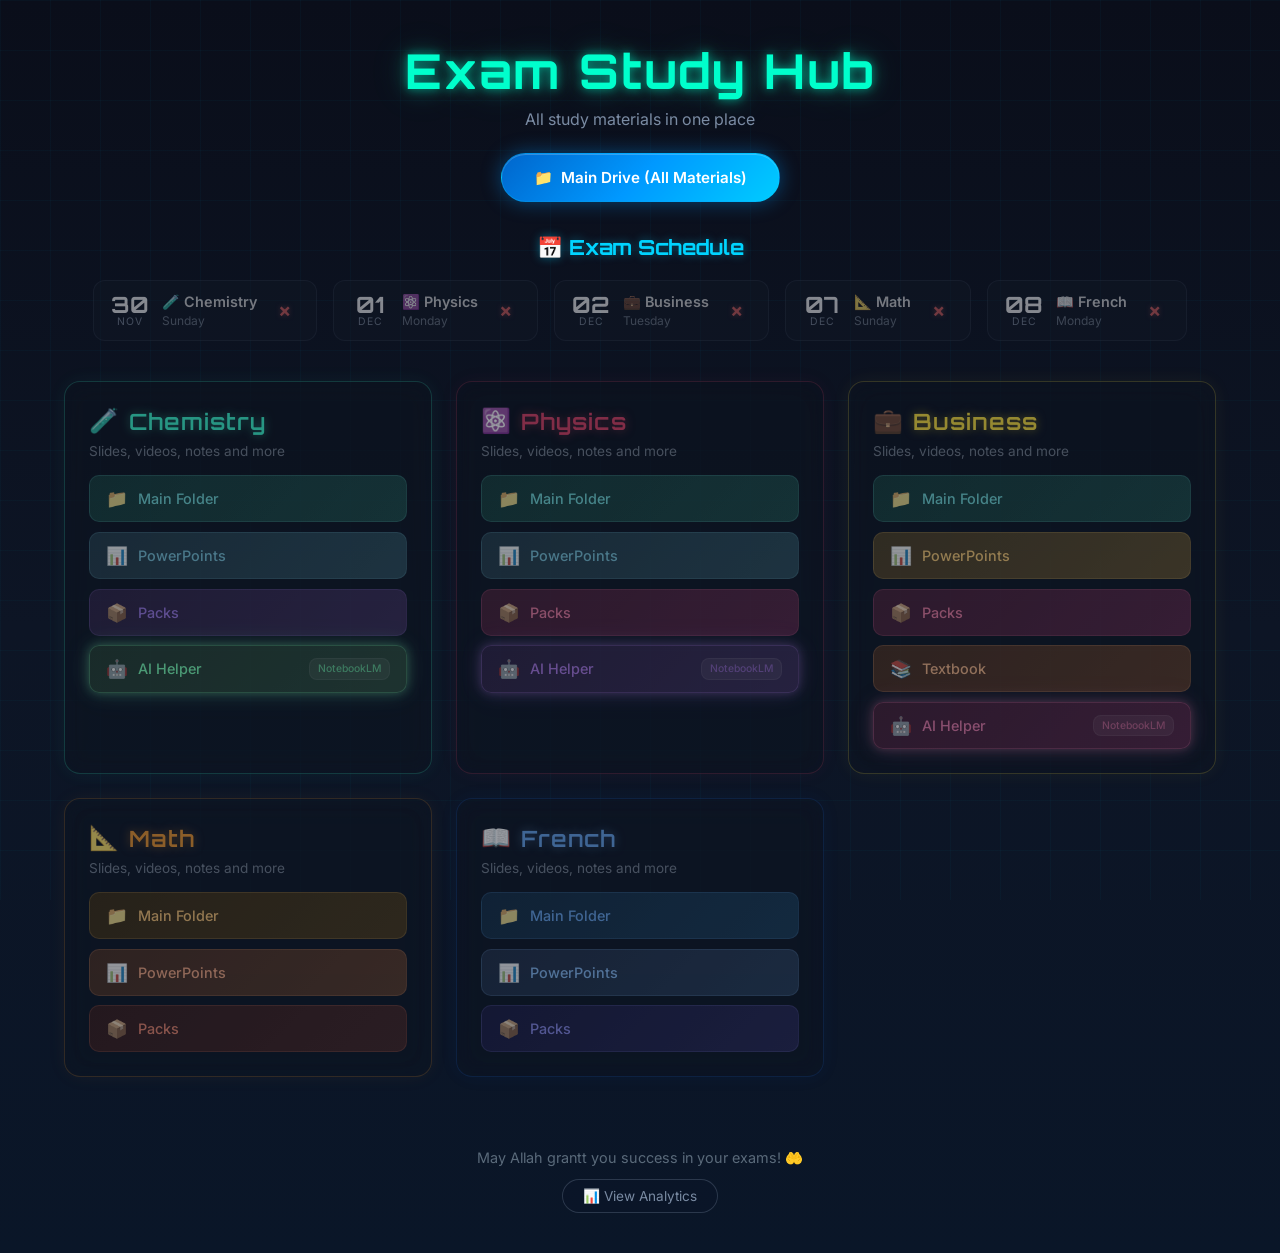
==== commit 5bc857e5: "Update index.html" ====
--- a/index.html
+++ b/index.html
@@ -231,7 +231,7 @@
         </main>
 
         <footer>
-            <p>Good luck with your exams! 🍀</p>
+            <p>May Allah grantt you success in your exams! 🤲</p>
             <a href="stats.html" class="stats-link">📊 View Analytics</a>
         </footer>
     </div>
@@ -323,4 +323,5 @@
         // Functions are called inside DOMContentLoaded above
     </script>
 </body>
-</html>+
+</html>
